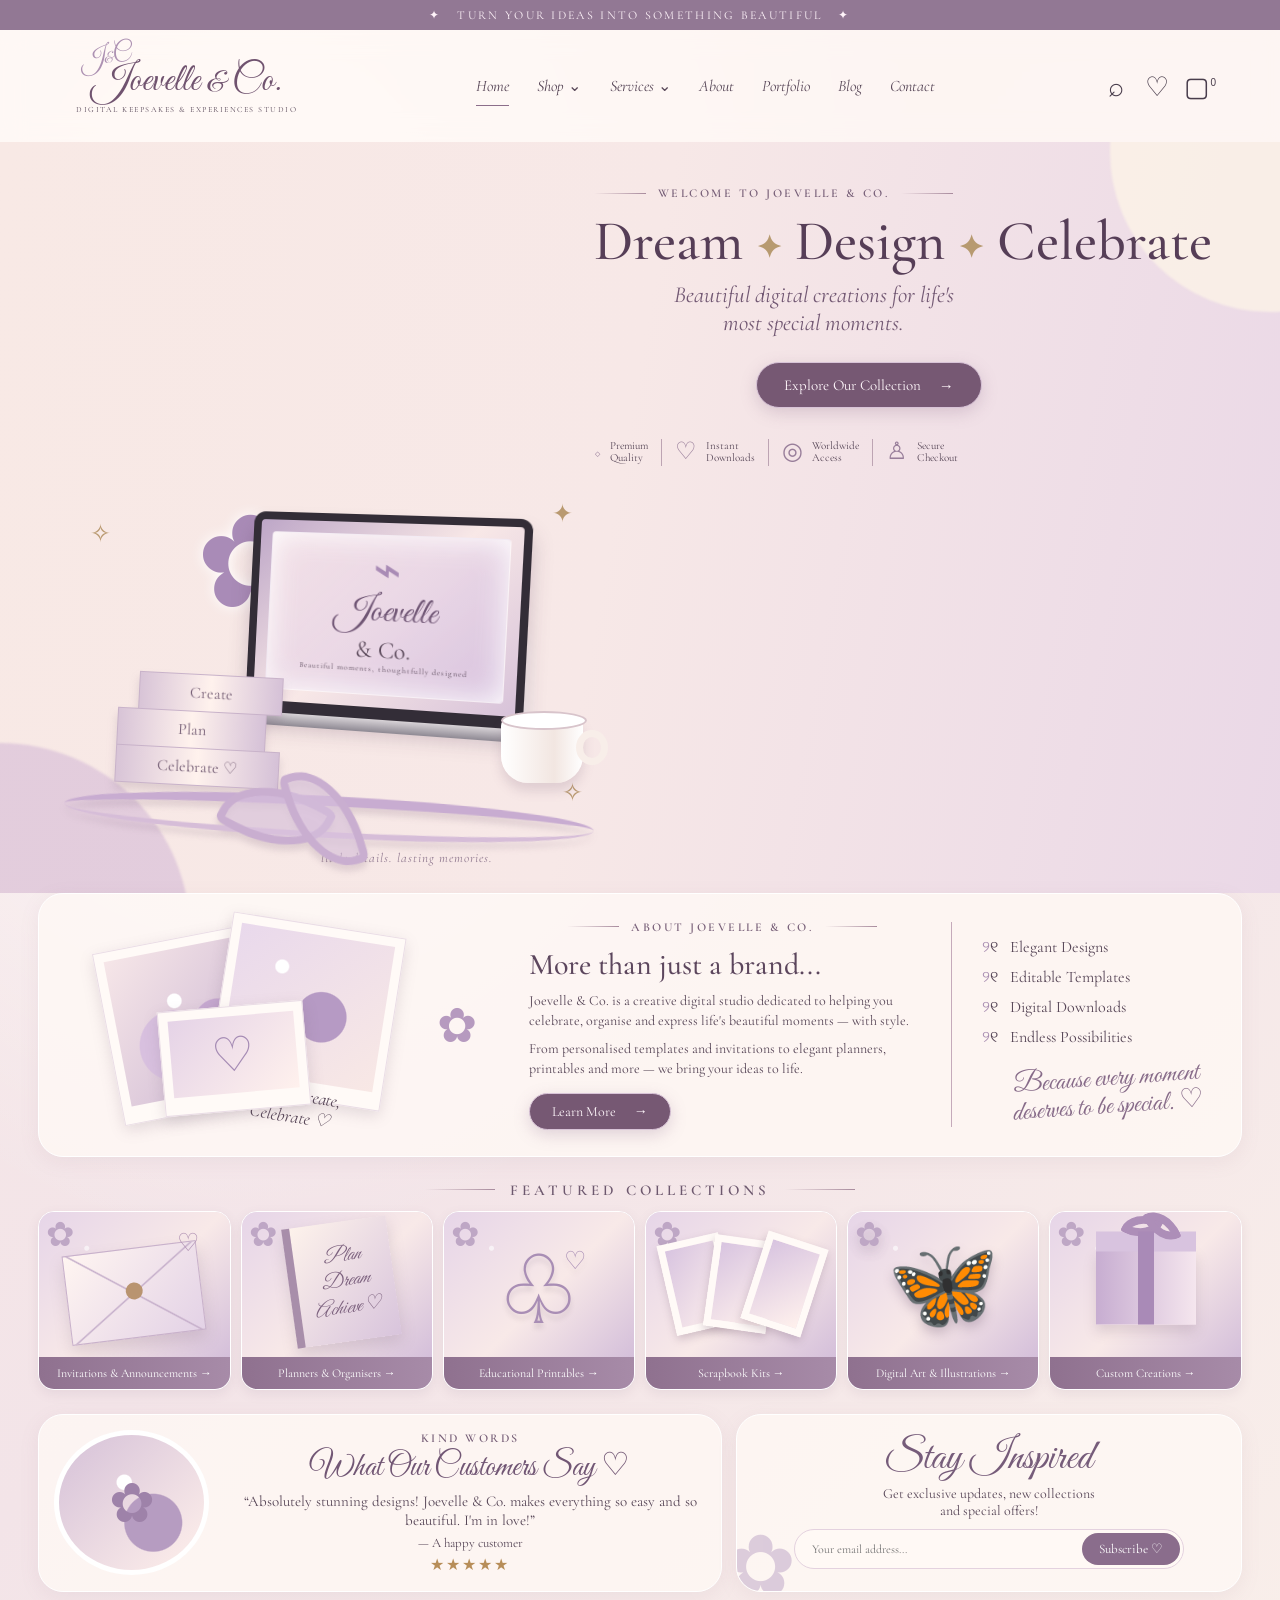
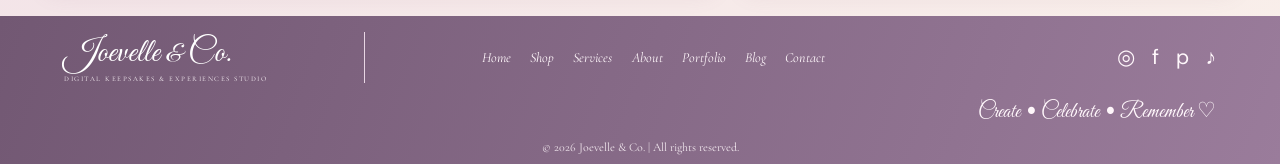
==== index.html @ bf5e6556 "Add files via upload" ====
<!doctype html>
<html lang="en">
<head>
  <meta charset="utf-8">
  <meta name="viewport" content="width=device-width, initial-scale=1">
  <meta name="description" content="Joevelle & Co. creates beautiful digital keepsakes, invitations, announcements, templates and experiences for life's most special moments.">
  <meta name="theme-color" content="#8f718f">
  <title>Joevelle & Co. — Dream. Design. Celebrate.</title>
  <link rel="preconnect" href="https://fonts.googleapis.com">
  <link rel="preconnect" href="https://fonts.gstatic.com" crossorigin>
  <link href="https://fonts.googleapis.com/css2?family=Cormorant+Garamond:wght@400;500;600;700&family=DM+Sans:wght@400;500;600;700&family=Great+Vibes&display=swap" rel="stylesheet">
  <link rel="stylesheet" href="styles.css">
</head>
<body>
  <div class="announcement">✦ &nbsp; TURN YOUR IDEAS INTO SOMETHING BEAUTIFUL &nbsp; ✦</div>
  <header class="site-header">
    <a class="brand" href="#home" aria-label="Joevelle and Co home">
      <span class="brand-mark">J<span>&</span>C</span>
      <span class="brand-name">Joevelle <i>&</i> Co.</span>
      <small>DIGITAL KEEPSAKES & EXPERIENCES STUDIO</small>
    </a>
    <button class="menu-toggle" aria-label="Toggle navigation" aria-expanded="false">☰</button>
    <nav class="main-nav" aria-label="Main navigation">
      <a class="active" href="#home">Home</a>
      <a href="#collections">Shop <span>⌄</span></a>
      <a href="#services">Services <span>⌄</span></a>
      <a href="#about">About</a>
      <a href="#collections">Portfolio</a>
      <a href="#journal">Blog</a>
      <a href="#contact">Contact</a>
    </nav>
    <div class="header-actions">
      <button aria-label="Search" class="icon-btn" id="search-open">⌕</button>
      <a class="icon-btn heart" href="#collections" aria-label="Favourites">♡</a>
      <a class="icon-btn bag" href="#collections" aria-label="Shopping bag">▢<sup>0</sup></a>
    </div>
  </header>

  <main>
    <section class="hero" id="home">
      <div class="hero-glow"></div>
      <div class="hero-copy">
        <p class="eyebrow"><span></span> WELCOME TO JOEVELLE & CO. <span></span></p>
        <h1>Dream <b>✦</b> Design <b>✦</b> Celebrate</h1>
        <p class="hero-subtitle">Beautiful digital creations for life's<br>most special moments.</p>
        <a class="button button-primary" href="#collections">Explore Our Collection <span>→</span></a>
        <div class="trust-row">
          <div><span class="trust-icon">◇</span><span>Premium<br>Quality</span></div>
          <div><span class="trust-icon">♡</span><span>Instant<br>Downloads</span></div>
          <div><span class="trust-icon">◎</span><span>Worldwide<br>Access</span></div>
          <div><span class="trust-icon">♙</span><span>Secure<br>Checkout</span></div>
        </div>
      </div>
      <div class="hero-art" aria-label="Elegant lavender stationery and digital design workspace">
        <div class="sparkle s1">✧</div><div class="sparkle s2">✦</div><div class="sparkle s3">✧</div>
        <div class="flower-bunch">✿</div>
        <div class="book-stack"><span>Create</span><span>Plan</span><span>Celebrate ♡</span></div>
        <div class="laptop">
          <div class="laptop-screen">
            <div class="screen-card">
              <div class="mini-bow">⌁</div>
              <p class="script">Joevelle</p><p class="screen-co">& Co.</p>
              <small>Beautiful moments, thoughtfully designed</small>
            </div>
          </div><div class="laptop-base"></div>
        </div>
        <div class="cup"><div class="cup-handle"></div></div>
        <div class="candle"><i></i></div>
        <div class="ribbon"></div>
        <div class="hero-caption">little details. lasting memories.</div>
      </div>
    </section>

    <section class="about-panel panel" id="about">
      <div class="memory-art">
        <div class="polaroid p-one"><div class="photo photo-one"></div><span>beautiful days</span></div>
        <div class="polaroid p-two"><div class="photo photo-two"></div><span class="script">Dream, Create, Celebrate ♡</span></div>
        <div class="polaroid p-three"><div class="photo photo-three">♡</div></div>
        <span class="tiny-flower">✿</span>
      </div>
      <div class="about-copy">
        <p class="eyebrow"><span></span> ABOUT JOEVELLE & CO. <span></span></p>
        <h2>More than just a brand...</h2>
        <p>Joevelle & Co. is a creative digital studio dedicated to helping you celebrate, organise and express life's beautiful moments — with style.</p>
        <p>From personalised templates and invitations to elegant planners, printables and more — we bring your ideas to life.</p>
        <a class="button button-primary small" href="#services">Learn More <span>→</span></a>
      </div>
      <div class="about-list">
        <p>୨୧ &nbsp; Elegant Designs</p><p>୨୧ &nbsp; Editable Templates</p><p>୨୧ &nbsp; Digital Downloads</p><p>୨୧ &nbsp; Endless Possibilities</p>
        <div class="script note">Because every moment<br>deserves to be special. ♡</div>
      </div>
    </section>

    <section class="collections section-wrap" id="collections">
      <div class="section-heading"><span></span><h2>FEATURED COLLECTIONS</h2><span></span></div>
      <div class="collection-grid">
        <a class="collection-card card-invites" href="#contact"><div class="collection-art envelope-art"><div class="envelope"></div><span>♡</span></div><div class="collection-label">Invitations & Announcements <b>→</b></div></a>
        <a class="collection-card" href="#contact"><div class="collection-art planner-art"><div class="planner"><strong>Plan<br>Dream<br>Achieve ♡</strong></div></div><div class="collection-label">Planners & Organisers <b>→</b></div></a>
        <a class="collection-card" href="#contact"><div class="collection-art teddy-art"><div class="teddy">♧<small>♡</small></div></div><div class="collection-label">Educational Printables <b>→</b></div></a>
        <a class="collection-card" href="#contact"><div class="collection-art scrapbook-art"><div class="snapshots"><i></i><i></i><i></i></div></div><div class="collection-label">Scrapbook Kits <b>→</b></div></a>
        <a class="collection-card" href="#contact"><div class="collection-art butterfly-art">🦋</div><div class="collection-label">Digital Art & Illustrations <b>→</b></div></a>
        <a class="collection-card" href="#contact"><div class="collection-art gift-art"><div class="gift"><i></i><b></b></div></div><div class="collection-label">Custom Creations <b>→</b></div></a>
      </div>
    </section>

    <section class="lower-grid section-wrap">
      <article class="testimonial panel" id="journal">
        <div class="testimonial-photo"><span>✿</span></div>
        <div class="testimonial-copy"><p class="eyebrow">KIND WORDS</p><h2 class="script">What Our Customers Say ♡</h2><blockquote>“Absolutely stunning designs! Joevelle & Co. makes everything so easy and so beautiful. I'm in love!”</blockquote><p class="customer">— A happy customer</p><div class="stars">★★★★★</div></div>
      </article>
      <article class="newsletter panel" id="contact">
        <div class="newsletter-flower">✿</div>
        <h2 class="script">Stay Inspired</h2><p>Get exclusive updates, new collections<br>and special offers!</p>
        <form id="newsletter-form"><label class="sr-only" for="email">Your email address</label><input id="email" type="email" placeholder="Your email address..." required><button type="submit">Subscribe ♡</button></form>
        <small class="form-message" aria-live="polite"></small>
      </article>
    </section>
  </main>

  <footer class="site-footer">
    <a class="footer-brand" href="#home"><span class="brand-name">Joevelle <i>&</i> Co.</span><small>DIGITAL KEEPSAKES & EXPERIENCES STUDIO</small></a>
    <nav aria-label="Footer navigation"><a href="#home">Home</a><a href="#collections">Shop</a><a href="#services">Services</a><a href="#about">About</a><a href="#collections">Portfolio</a><a href="#journal">Blog</a><a href="#contact">Contact</a></nav>
    <div class="socials"><a href="#contact" aria-label="Instagram">◎</a><a href="#contact" aria-label="Facebook">f</a><a href="#contact" aria-label="Pinterest">p</a><a href="#contact" aria-label="TikTok">♪</a></div>
    <p class="footer-script script">Create • Celebrate • Remember ♡</p>
    <small class="copyright">© <span id="year"></span> Joevelle & Co. | All rights reserved.</small>
  </footer>

  <dialog id="search-dialog"><form method="dialog"><button class="dialog-close" aria-label="Close">×</button><label for="search-field">What are you looking for?</label><input id="search-field" type="search" placeholder="Search invitations, planners, keepsakes..."><p class="search-hint">Explore our collections or get in touch for a custom creation.</p><a class="button button-primary small" href="#collections" id="search-collections">Explore collections →</a></form></dialog>
  <script src="script.js"></script>
</body>
</html>
---- styles.css ----
*{box-sizing:border-box} :root{--plum:#765873;--deep:#4f3b52;--lav:#c8b0d0;--lilac:#e8dce9;--cream:#fff8f4;--gold:#b89568;--ink:#574657} html{scroll-behavior:smooth} body{margin:0;color:var(--ink);font-family:"DM Sans",sans-serif;background:#f9eeeb;background-image:radial-gradient(ellipse at 20% 20%,#fff 0,transparent 45%),linear-gradient(135deg,#f7e9e7,#f3e4e8 50%,#f9efea)} a{color:inherit;text-decoration:none} button,input{font:inherit}.announcement{text-align:center;background:#927894;color:#fff4fa;padding:8px 12px;font:12px "Cormorant Garamond",serif;letter-spacing:2.3px}.site-header{height:112px;display:flex;align-items:center;justify-content:space-between;padding:14px 5%;gap:24px;background:#fff9f5cc;backdrop-filter:blur(12px);position:relative;z-index:5}.brand{display:flex;flex-direction:column;align-items:center;min-width:245px;position:relative}.brand-name,.footer-brand .brand-name{font:38px "Great Vibes",cursive;color:#70536f;white-space:nowrap}.brand-name i{font-style:normal;font-size:.75em}.brand small,.footer-brand small{font:8px "Cormorant Garamond",serif;letter-spacing:1.5px}.brand-mark{position:absolute;top:-16px;left:16px;font:25px "Great Vibes";color:#ad91b2;transform:rotate(-12deg)}.brand-mark span{font-size:15px}.main-nav{display:flex;align-items:center;gap:clamp(13px,2.2vw,32px);font:italic 16px "Cormorant Garamond",serif}.main-nav a{padding:9px 0;border-bottom:1px solid transparent}.main-nav a:hover,.main-nav a.active{border-color:#8b6e8a}.main-nav span{font-style:normal}.header-actions{display:flex;gap:15px;align-items:center}.icon-btn{background:none;border:0;font-size:27px;color:#493d4c;cursor:pointer}.bag{position:relative}.bag sup{font:10px sans-serif}.menu-toggle{display:none;background:none;border:0;font-size:24px;color:var(--plum)}.hero{min-height:460px;display:grid;grid-template-columns:46% 54%;padding:34px 5% 25px;position:relative;overflow:hidden;background:linear-gradient(100deg,#f8e9e5 0%,#f7e8e7 48%,#ead8e7 100%)}.hero:before,.hero:after{content:"";position:absolute;border-radius:50%;filter:blur(1px);pointer-events:none}.hero:before{width:380px;height:380px;left:-190px;bottom:-230px;background:#d9bfd9aa}.hero:after{width:320px;height:320px;right:-150px;top:-150px;background:#fff8e7aa}.hero-copy{position:relative;z-index:2;align-self:center;padding:10px 0 12px}.eyebrow{font:600 12px "Cormorant Garamond",serif;letter-spacing:2.5px;color:#765e77;margin:0 0 12px;display:flex;align-items:center;gap:12px}.eyebrow span,.section-heading span{height:1px;width:52px;background:linear-gradient(90deg,transparent,#a88b9d)}h1,h2{font-family:"Cormorant Garamond",serif;font-weight:500}h1{font-size:clamp(36px,4.4vw,61px);line-height:1.05;margin:0 0 10px;color:#563e57;white-space:nowrap}h1 b{font-size:.55em;color:#b79a70;vertical-align:middle}.hero-subtitle{font:italic 23px "Cormorant Garamond",serif;text-align:center;max-width:440px;margin:0 0 25px;color:#725873}.button{display:inline-flex;align-items:center;gap:18px;border-radius:40px;padding:13px 27px;background:var(--plum);color:#fff7fb;font:15px "Cormorant Garamond",serif;box-shadow:0 5px 16px #8d6a8d40;border:1px solid #d8c3d7;transition:.2s}.button:hover{transform:translateY(-2px);background:#604760}.hero-copy>.button{margin-left:26%}.button span{font-family:sans-serif}.trust-row{display:flex;gap:0;margin-top:31px;max-width:520px}.trust-row div{display:flex;align-items:center;gap:9px;padding:0 13px;border-right:1px solid #bda4b3;font:11px "Cormorant Garamond",serif;line-height:1.1}.trust-row div:first-child{padding-left:0}.trust-row div:last-child{border:0}.trust-icon{font-size:24px;color:#987e9a}.hero-art{position:relative;min-height:390px}.laptop{position:absolute;width:53%;height:230px;right:13%;top:37px;transform:perspective(700px) rotateY(-8deg) rotateZ(3deg);z-index:2}.laptop-screen{height:205px;border:8px solid #332d37;border-bottom-width:12px;border-radius:12px;background:linear-gradient(135deg,#bda6c7,#f8e8e7 50%,#d7c2d9);padding:12px;box-shadow:0 15px 20px #5c435b45}.screen-card{height:100%;border:1px solid #fff9;border-radius:4px;background:linear-gradient(135deg,#f9e8ebdd,#d7c2dfdd);display:flex;flex-direction:column;align-items:center;justify-content:center;box-shadow:inset 0 0 30px #fff}.mini-bow{font:48px "Cormorant Garamond";color:#a98bb5;line-height:.6}.script{font-family:"Great Vibes",cursive}.screen-card .script{font-size:37px;margin:4px 0 0;color:#6f5574}.screen-co{font:24px "Cormorant Garamond";margin:0}.screen-card small{font:8px "Cormorant Garamond";letter-spacing:1px}.laptop-base{height:13px;margin:0 -19px;background:linear-gradient(#d8d3d7,#8e8993);clip-path:polygon(5% 0,95% 0,100% 100%,0 100%);border-radius:0 0 12px 12px}.book-stack{position:absolute;left:10%;bottom:82px;z-index:3;display:flex;flex-direction:column;width:31%;transform:rotate(3deg);filter:drop-shadow(0 7px 5px #76587330)}.book-stack span{background:linear-gradient(90deg,#d8c4d7,#fff2ed,#d5c1d7);border:1px solid #c8b2c9;text-align:center;padding:8px;color:#745d74;font:16px "Cormorant Garamond",serif;margin-top:-1px}.book-stack span:nth-child(1){margin-left:20px}.book-stack span:nth-child(2){margin-right:15px}.cup{position:absolute;right:2%;bottom:85px;width:82px;height:65px;border-radius:8px 8px 27px 27px;background:linear-gradient(90deg,#fff,#f2e6e1 65%,#fff);box-shadow:0 8px 12px #80647b33;z-index:3}.cup:before{content:"";position:absolute;top:-7px;left:0;width:82px;height:15px;border-radius:50%;background:#fff;border:2px solid #d8c4cb}.cup-handle{position:absolute;right:-25px;top:12px;width:32px;height:35px;border:7px solid #f8eee9;border-radius:50%;z-index:-1}.candle{position:absolute;right:14%;top:160px;width:54px;height:92px;background:repeating-linear-gradient(90deg,#fff7f2,#f4e7e5 7px,#fff 11px);border-radius:8px 8px 3px 3px;box-shadow:0 0 20px #fff}.candle:before{content:"";position:absolute;top:-7px;left:0;width:54px;height:15px;border-radius:50%;background:#fff7f4}.candle i{position:absolute;top:-19px;left:24px;width:7px;height:17px;background:#f5c77d;border-radius:80% 0 80% 0;transform:rotate(35deg);box-shadow:0 0 15px #f6b96a}.ribbon{position:absolute;z-index:4;bottom:30px;left:0;width:100%;height:42px;border-top:10px solid #c8acd1;border-bottom:6px solid #d6bdd8;border-radius:50%;transform:rotate(3deg);filter:drop-shadow(0 6px 3px #76587330)}.ribbon:before,.ribbon:after{content:"";position:absolute;top:-19px;width:90px;height:48px;border:8px solid #c9aed0;border-radius:80% 10% 80% 10%;background:#d9c3df88}.ribbon:before{left:30%;transform:rotate(25deg)}.ribbon:after{left:39%;transform:rotate(70deg)}.flower-bunch{position:absolute;left:25%;top:0;font-size:130px;color:#a98bb7;text-shadow:0 0 14px #fff}.sparkle{position:absolute;color:#b99970;font-size:25px}.s1{left:5%;top:10%}.s2{right:4%;top:5%}.s3{right:2%;bottom:15%}.hero-caption{position:absolute;right:19%;bottom:2px;font:italic 13px "Cormorant Garamond";letter-spacing:1px;color:#927b91}.panel{background:#fff9f5cc;border:1px solid #fff;border-radius:25px;box-shadow:0 5px 20px #987a8a18}.about-panel{margin:0 3%;padding:18px 3%;display:grid;grid-template-columns:37% 38% 25%;align-items:center;gap:15px;position:relative;overflow:hidden}.memory-art{height:205px;position:relative}.polaroid{position:absolute;background:#fffaf7;padding:9px 9px 17px;box-shadow:0 5px 15px #79627933;border:1px solid #eadde6;width:42%;height:175px}.p-one{left:7%;top:14px;transform:rotate(-11deg)}.p-two{left:34%;top:2px;transform:rotate(9deg);z-index:2}.p-three{left:20%;top:84px;width:35%;height:105px;transform:rotate(-5deg);z-index:3}.photo{height:100%;background:radial-gradient(circle at 40% 35%,#fff 0 5%,transparent 6%),radial-gradient(circle at 65% 55%,#c7a9d1 0 18%,transparent 19%),radial-gradient(circle at 35% 65%,#d8c0df 0 25%,transparent 26%),linear-gradient(135deg,#f6e6e8,#c9b3d1)}.photo-two{background:radial-gradient(circle at 30% 25%,#fff 0 4%,transparent 5%),radial-gradient(circle at 60% 55%,#b69ac4 0 20%,transparent 21%),linear-gradient(135deg,#e9d9ec,#f8e8e5)}.photo-three{display:grid;place-items:center;font-size:48px;color:#a58bb4;background:linear-gradient(135deg,#e5d3e7,#fff1ed)}.polaroid span{font:italic 13px "Cormorant Garamond";display:block;text-align:center;padding-top:3px}.polaroid .script{font-size:18px}.tiny-flower{position:absolute;right:4%;top:35%;font-size:48px;color:#b69abf}.about-copy{padding:8px 20px}.about-copy h2{font-size:30px;margin:0 0 8px;color:#5c465d}.about-copy p:not(.eyebrow){font:14px/1.45 "Cormorant Garamond",serif;margin:8px 0}.about-copy .eyebrow{justify-content:center}.small{padding:9px 22px;font-size:14px;margin-top:5px}.about-list{border-left:1px solid #c5aabb;padding:5px 0 5px 30px;font:16px "Cormorant Garamond",serif}.about-list p{margin:10px 0}.about-list p:first-letter{color:#a78cb0}.note{font-size:27px;line-height:1.05;text-align:center;margin-top:18px;color:#876b89;transform:rotate(-4deg)}.section-wrap{margin:24px 3%}.section-heading{display:flex;align-items:center;justify-content:center;gap:15px;margin:0 0 12px}.section-heading span{width:70px}.section-heading h2{font:600 15px "Cormorant Garamond";letter-spacing:4px;margin:0;color:#6d586e}.collection-grid{display:grid;grid-template-columns:repeat(6,1fr);gap:10px}.collection-card{border:1px solid #fff;border-radius:16px;overflow:hidden;background:#e9dce9;box-shadow:0 4px 12px #80647c1c;transition:.2s}.collection-card:hover{transform:translateY(-4px);box-shadow:0 9px 18px #80647c2c}.collection-art{height:145px;position:relative;overflow:hidden;background:radial-gradient(circle at 25% 25%,#fff9 0 2px,transparent 3px),linear-gradient(135deg,#e6d5e8,#f8e9e8 55%,#d4bfda)}.collection-art:before{content:"✿";position:absolute;left:7px;top:0;color:#b39abc;font-size:34px;opacity:.8}.collection-label{padding:9px 7px;background:linear-gradient(90deg,#8f718f,#a78ba8);color:#fff;font:12px "Cormorant Garamond";text-align:center;white-space:nowrap}.collection-label b{font-family:sans-serif;font-weight:400}.envelope{position:absolute;width:135px;height:90px;background:linear-gradient(135deg,#fff5f1,#e3d2e6);left:50%;top:50%;transform:translate(-50%,-40%) rotate(-7deg);box-shadow:0 8px 16px #795e7733;border:1px solid #c8b1cb}.envelope:before{content:"";position:absolute;inset:0;background:linear-gradient(35deg,transparent 49%,#c5aeca 50%,transparent 51%),linear-gradient(-35deg,transparent 49%,#c5aeca 50%,transparent 51%)}.envelope:after{content:"";position:absolute;left:50%;top:48%;width:17px;height:17px;border-radius:50%;background:#b99470;transform:translate(-50%,-50%)}.envelope-art>span{position:absolute;right:16%;top:10%;font-size:25px;color:#ad8eb0}.planner{position:absolute;left:25%;top:7%;width:55%;height:120px;background:linear-gradient(135deg,#fdf2eb,#d8c4dc);box-shadow:0 7px 15px #755d7933;transform:rotate(-8deg);display:grid;place-items:center;border-left:8px solid #a88eaa}.planner strong{font:italic 20px "Great Vibes";text-align:center;color:#7c617e}.teddy{position:absolute;left:50%;top:50%;transform:translate(-50%,-45%);font-size:95px;color:#a98eb5;text-shadow:0 5px 5px #735d7333}.teddy small{position:absolute;font-size:25px;right:-5px;top:15px}.snapshots{position:absolute;inset:20px;display:flex;align-items:center;justify-content:center}.snapshots i{width:70px;height:92px;background:linear-gradient(135deg,#d8c4e0,#fff1ed);border:7px solid #fffaf7;box-shadow:0 4px 9px #6d536d44;transform:rotate(-13deg)}.snapshots i:nth-child(2){transform:rotate(8deg);margin-left:-20px}.snapshots i:nth-child(3){transform:rotate(18deg);margin-left:-20px}.butterfly-art{display:grid;place-items:center;font-size:90px;text-shadow:0 6px 12px #745c7b55}.gift{position:absolute;left:50%;top:52%;transform:translate(-50%,-50%);width:100px;height:75px;background:linear-gradient(90deg,#c7add1,#f5e6ee);box-shadow:0 7px 12px #775f7933}.gift:before{content:"";position:absolute;left:0;right:0;top:-18px;height:20px;background:#d8c3df}.gift:after{content:"";position:absolute;left:42px;top:-18px;width:16px;height:93px;background:#a98ab7}.gift i,.gift b{position:absolute;top:-37px;left:28px;width:36px;height:27px;border:8px solid #ad8eb8;border-radius:90% 10% 90% 10%;transform:rotate(25deg)}.gift b{left:48px;transform:rotate(65deg)}.lower-grid{display:grid;grid-template-columns:1.15fr .85fr;gap:14px}.testimonial{padding:15px;display:flex;align-items:center;gap:25px;min-height:175px}.testimonial-photo{flex:0 0 155px;height:145px;border-radius:50%;border:5px solid #fff;background:radial-gradient(circle at 45% 35%,#fff 0 6%,transparent 7%),radial-gradient(circle at 65% 65%,#b69cc1 0 22%,transparent 23%),linear-gradient(135deg,#d5c1d8,#fff0eb);display:grid;place-items:center;font-size:55px;color:#9e82a9}.testimonial-copy{text-align:center;flex:1}.testimonial-copy .eyebrow{justify-content:center;margin:0}.testimonial-copy h2{font-size:32px;margin:0 0 4px;color:#715674}.testimonial blockquote{font:15px/1.3 "Cormorant Garamond";margin:4px 0}.customer{font:13px "Cormorant Garamond";margin:3px}.stars{color:#b78d58;letter-spacing:2px}.newsletter{position:relative;overflow:hidden;padding:17px 20px;text-align:center;min-height:175px}.newsletter h2{font-size:42px;color:#765c7a;margin:0}.newsletter p{font:14px "Cormorant Garamond";margin:0 0 10px}.newsletter form{display:flex;max-width:390px;margin:auto;background:#fff9f5;border:1px solid #e4d2df;border-radius:30px;padding:3px}.newsletter input{min-width:0;flex:1;border:0;background:transparent;padding:9px 14px;outline:none;font:12px "Cormorant Garamond"}.newsletter button{border:0;border-radius:25px;padding:8px 17px;background:#8a6d8c;color:#fff;font:13px "Cormorant Garamond";cursor:pointer}.newsletter-flower{position:absolute;left:-12px;bottom:-30px;font-size:85px;color:#c1a9c9;opacity:.55}.form-message{display:block;margin-top:5px;color:#725873}.site-footer{background:linear-gradient(110deg,#725873,#9a7c9b);color:#fff7fb;min-height:105px;padding:16px 5% 10px;display:grid;grid-template-columns:1.1fr 2fr 1fr;align-items:center;gap:15px;position:relative}.footer-brand{display:flex;flex-direction:column;align-items:flex-start;border-right:1px solid #e8d6e4;padding-right:20px}.footer-brand .brand-name{color:#fff;font-size:34px}.footer-brand small{font-size:7px}.site-footer nav{display:flex;justify-content:center;gap:clamp(9px,1.5vw,23px);font:italic 14px "Cormorant Garamond"}.socials{display:flex;justify-content:flex-end;gap:17px;font-size:21px}.footer-script{grid-column:3;text-align:right;font-size:21px;margin:0}.copyright{grid-column:1/4;text-align:center;font:12px "Cormorant Garamond";opacity:.9}dialog{border:1px solid #e7d6e5;border-radius:20px;padding:30px;background:#fff9f5;color:var(--ink);box-shadow:0 20px 60px #4d354d55;max-width:430px;width:calc(100% - 32px)}dialog::backdrop{background:#4c3c4c77;backdrop-filter:blur(3px)}dialog form{display:flex;flex-direction:column;gap:14px}dialog label{font:24px "Cormorant Garamond"}dialog input{padding:12px;border:1px solid #d8c5d9;border-radius:10px;background:#fff}dialog .button{align-self:flex-start}.dialog-close{position:absolute;right:15px;top:12px;border:0;background:none;font-size:25px;color:var(--plum);cursor:pointer}.search-hint{font:13px "Cormorant Garamond"}.sr-only{position:absolute;width:1px;height:1px;padding:0;margin:-1px;overflow:hidden;clip:rect(0,0,0,0);white-space:nowrap;border:0}#services{scroll-margin-top:20px}
@media(max-width:1000px){.site-header{padding:12px 3%;gap:12px}.brand{min-width:200px}.brand-name{font-size:32px}.main-nav{gap:12px;font-size:14px}.header-actions{gap:8px}.hero{padding-left:4%;padding-right:4%}.trust-row div{padding:0 8px}.about-panel{grid-template-columns:32% 40% 28%;padding:15px 2%}.about-list{padding-left:15px}.collection-art{height:125px}.collection-label{font-size:10px}.site-footer{grid-template-columns:1fr 2fr 1fr}.site-footer nav{gap:9px;font-size:12px}}
@media(max-width:760px){.announcement{font-size:10px;letter-spacing:1.4px}.site-header{height:86px;padding:10px 5%}.brand{align-items:flex-start;min-width:0;margin-right:auto}.brand-name{font-size:31px}.brand small{font-size:6px}.brand-mark{left:4px;top:-15px}.menu-toggle{display:block;order:3}.main-nav{display:none;position:absolute;top:85px;left:0;right:0;background:#fff9f5;padding:15px 6% 22px;box-shadow:0 10px 20px #60496022;flex-direction:column;align-items:stretch;gap:4px}.main-nav.open{display:flex}.main-nav a{padding:10px;border-bottom:1px solid #eadce8}.header-actions{gap:7px}.icon-btn{font-size:23px}.hero{grid-template-columns:1fr;padding:35px 6% 0;min-height:0}.hero-copy{text-align:center}.eyebrow{justify-content:center;font-size:10px}.hero h1{white-space:normal;font-size:clamp(36px,9vw,52px)}.hero-subtitle{font-size:21px}.hero-copy>.button{margin-left:0}.trust-row{justify-content:center;margin:25px auto 0;flex-wrap:wrap;row-gap:12px}.trust-row div{font-size:10px}.hero-art{min-height:300px;margin-top:10px}.laptop{width:58%;right:14%;top:35px;height:190px}.laptop-screen{height:165px}.book-stack{bottom:66px}.cup{bottom:68px;transform:scale(.8);transform-origin:bottom right}.candle{top:130px;right:8%;transform:scale(.8)}.flower-bunch{font-size:90px;left:15%}.ribbon{bottom:22px}.about-panel{margin:15px 4%;grid-template-columns:1fr;padding:18px 6%;gap:10px}.memory-art{height:185px;width:min(100%,360px);margin:auto}.about-copy{text-align:center;padding:5px 0}.about-copy h2{font-size:29px}.about-list{border-left:0;border-top:1px solid #d7c2d5;padding:12px 0 0;display:grid;grid-template-columns:1fr 1fr;gap:2px 8px;text-align:center}.about-list p{font-size:14px}.about-list .note{grid-column:1/3;margin:4px}.section-wrap{margin:22px 4%}.collection-grid{grid-template-columns:repeat(2,1fr);gap:10px}.collection-art{height:145px}.collection-label{font-size:12px}.lower-grid{grid-template-columns:1fr}.testimonial{gap:12px;min-height:160px}.testimonial-photo{flex-basis:110px;height:110px}.testimonial-copy h2{font-size:28px}.newsletter{min-height:170px}.site-footer{grid-template-columns:1fr 1fr;padding:20px 6%;gap:15px}.footer-brand{border:0}.site-footer nav{grid-column:1/3;grid-row:2;flex-wrap:wrap;justify-content:center;padding:12px 0;border-top:1px solid #ffffff44;border-bottom:1px solid #ffffff44}.socials{grid-column:2;grid-row:1}.footer-script{grid-column:1/3;text-align:center}.copyright{grid-column:1/3}.section-heading h2{font-size:13px;letter-spacing:2px}.section-heading span{width:35px}}
@media(max-width:390px){.header-actions{display:none}.trust-row div{padding:0 6px}.trust-icon{font-size:20px}.testimonial{flex-direction:column}.testimonial-photo{flex-basis:auto;width:105px}.collection-art{height:125px}.collection-label{font-size:10px}.newsletter form{flex-direction:column;border-radius:15px;padding:7px}.newsletter button{padding:9px}}
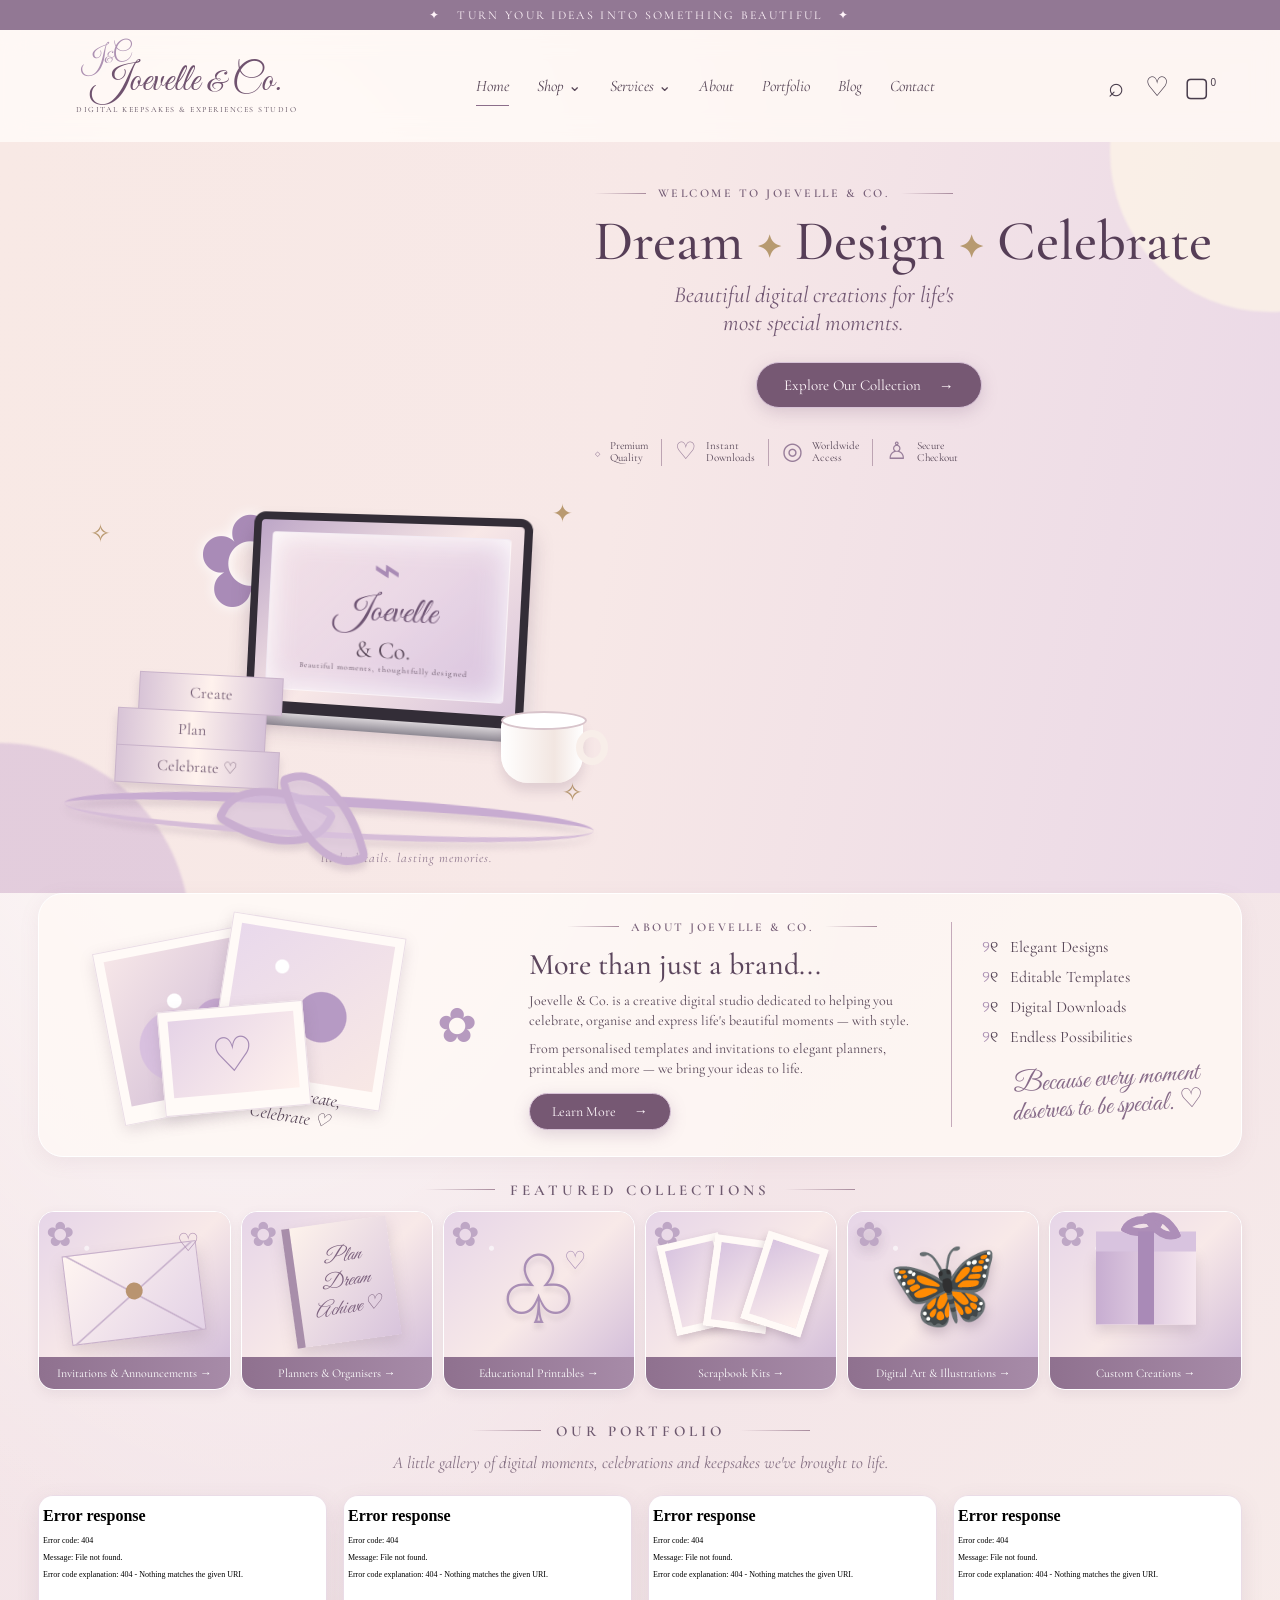
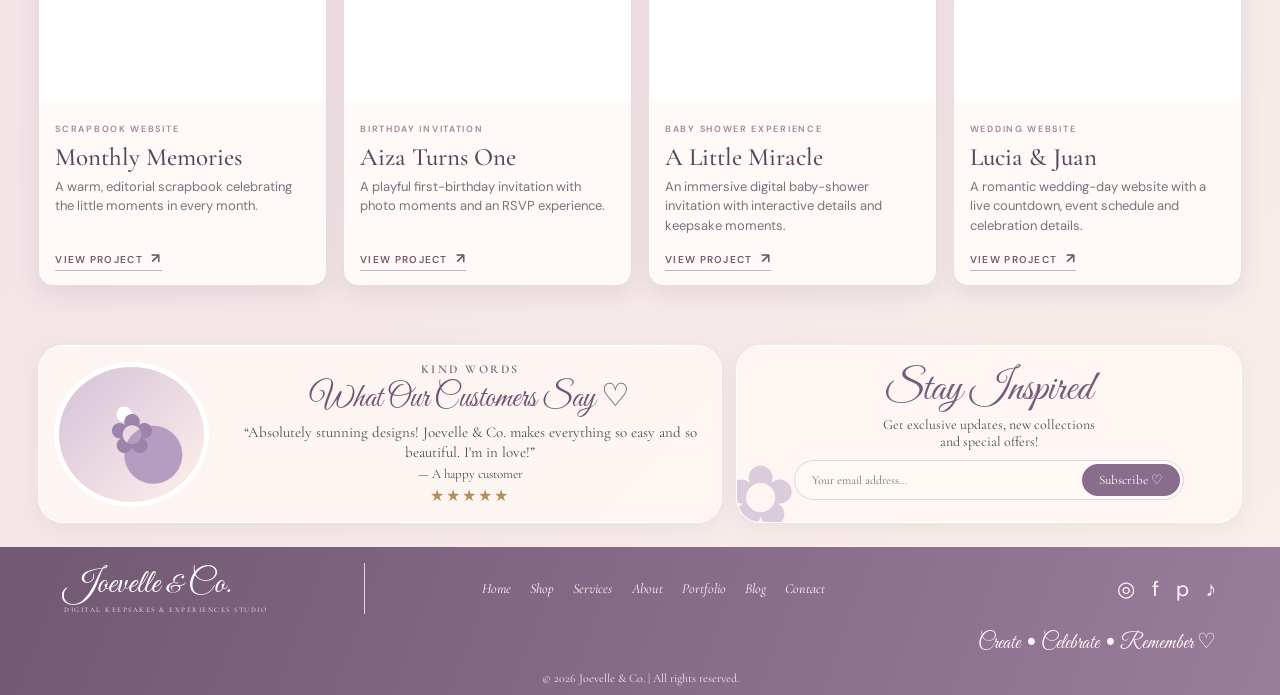
==== commit 93a4d968: "Add files via upload" ====
--- a/index.html
+++ b/index.html
@@ -25,7 +25,7 @@
       <a href="#collections">Shop <span>⌄</span></a>
       <a href="#services">Services <span>⌄</span></a>
       <a href="#about">About</a>
-      <a href="#collections">Portfolio</a>
+      <a href="#portfolio">Portfolio</a>
       <a href="#journal">Blog</a>
       <a href="#contact">Contact</a>
     </nav>
@@ -103,6 +103,38 @@
       </div>
     </section>
 
+
+    <section class="portfolio-section section-wrap" id="portfolio">
+      <div class="section-heading"><span></span><h2>OUR PORTFOLIO</h2><span></span></div>
+      <p class="portfolio-intro">A little gallery of digital moments, celebrations and keepsakes we've brought to life.</p>
+      <div class="portfolio-grid">
+        <article class="portfolio-card">
+          <a class="portfolio-preview" href="portfolio/monthly-memories/index.html" target="_blank" rel="noopener" aria-label="Open Monthly Memories project">
+            <iframe src="portfolio/monthly-memories/index.html" title="Monthly Memories preview" loading="lazy" tabindex="-1"></iframe>
+          </a>
+          <div class="portfolio-info"><span class="portfolio-type">SCRAPBOOK WEBSITE</span><h3>Monthly Memories</h3><p>A warm, editorial scrapbook celebrating the little moments in every month.</p><a href="portfolio/monthly-memories/index.html" target="_blank" rel="noopener">VIEW PROJECT <b>↗</b></a></div>
+        </article>
+        <article class="portfolio-card">
+          <a class="portfolio-preview" href="portfolio/aiza-birthday/index.html" target="_blank" rel="noopener" aria-label="Open Aiza Turns One project">
+            <iframe src="portfolio/aiza-birthday/index.html" title="Aiza birthday website preview" loading="lazy" tabindex="-1"></iframe>
+          </a>
+          <div class="portfolio-info"><span class="portfolio-type">BIRTHDAY INVITATION</span><h3>Aiza Turns One</h3><p>A playful first-birthday invitation with photo moments and an RSVP experience.</p><a href="portfolio/aiza-birthday/index.html" target="_blank" rel="noopener">VIEW PROJECT <b>↗</b></a></div>
+        </article>
+        <article class="portfolio-card">
+          <a class="portfolio-preview" href="portfolio/little-miracle/index.html" target="_blank" rel="noopener" aria-label="Open A Little Miracle baby shower project">
+            <iframe src="portfolio/little-miracle/index.html" title="A Little Miracle baby shower preview" loading="lazy" tabindex="-1"></iframe>
+          </a>
+          <div class="portfolio-info"><span class="portfolio-type">BABY SHOWER EXPERIENCE</span><h3>A Little Miracle</h3><p>An immersive digital baby-shower invitation with interactive details and keepsake moments.</p><a href="portfolio/little-miracle/index.html" target="_blank" rel="noopener">VIEW PROJECT <b>↗</b></a></div>
+        </article>
+        <article class="portfolio-card">
+          <a class="portfolio-preview" href="portfolio/wedding/index.html" target="_blank" rel="noopener" aria-label="Open Lucia and Juan wedding project">
+            <iframe src="portfolio/wedding/index.html" title="Wedding website preview" loading="lazy" tabindex="-1"></iframe>
+          </a>
+          <div class="portfolio-info"><span class="portfolio-type">WEDDING WEBSITE</span><h3>Lucia &amp; Juan</h3><p>A romantic wedding-day website with a live countdown, event schedule and celebration details.</p><a href="portfolio/wedding/index.html" target="_blank" rel="noopener">VIEW PROJECT <b>↗</b></a></div>
+        </article>
+      </div>
+    </section>
+
     <section class="lower-grid section-wrap">
       <article class="testimonial panel" id="journal">
         <div class="testimonial-photo"><span>✿</span></div>
@@ -119,7 +151,7 @@
 
   <footer class="site-footer">
     <a class="footer-brand" href="#home"><span class="brand-name">Joevelle <i>&</i> Co.</span><small>DIGITAL KEEPSAKES & EXPERIENCES STUDIO</small></a>
-    <nav aria-label="Footer navigation"><a href="#home">Home</a><a href="#collections">Shop</a><a href="#services">Services</a><a href="#about">About</a><a href="#collections">Portfolio</a><a href="#journal">Blog</a><a href="#contact">Contact</a></nav>
+    <nav aria-label="Footer navigation"><a href="#home">Home</a><a href="#collections">Shop</a><a href="#services">Services</a><a href="#about">About</a><a href="#portfolio">Portfolio</a><a href="#journal">Blog</a><a href="#contact">Contact</a></nav>
     <div class="socials"><a href="#contact" aria-label="Instagram">◎</a><a href="#contact" aria-label="Facebook">f</a><a href="#contact" aria-label="Pinterest">p</a><a href="#contact" aria-label="TikTok">♪</a></div>
     <p class="footer-script script">Create • Celebrate • Remember ♡</p>
     <small class="copyright">© <span id="year"></span> Joevelle & Co. | All rights reserved.</small>
--- a/styles.css
+++ b/styles.css
@@ -2,3 +2,20 @@
 @media(max-width:1000px){.site-header{padding:12px 3%;gap:12px}.brand{min-width:200px}.brand-name{font-size:32px}.main-nav{gap:12px;font-size:14px}.header-actions{gap:8px}.hero{padding-left:4%;padding-right:4%}.trust-row div{padding:0 8px}.about-panel{grid-template-columns:32% 40% 28%;padding:15px 2%}.about-list{padding-left:15px}.collection-art{height:125px}.collection-label{font-size:10px}.site-footer{grid-template-columns:1fr 2fr 1fr}.site-footer nav{gap:9px;font-size:12px}}
 @media(max-width:760px){.announcement{font-size:10px;letter-spacing:1.4px}.site-header{height:86px;padding:10px 5%}.brand{align-items:flex-start;min-width:0;margin-right:auto}.brand-name{font-size:31px}.brand small{font-size:6px}.brand-mark{left:4px;top:-15px}.menu-toggle{display:block;order:3}.main-nav{display:none;position:absolute;top:85px;left:0;right:0;background:#fff9f5;padding:15px 6% 22px;box-shadow:0 10px 20px #60496022;flex-direction:column;align-items:stretch;gap:4px}.main-nav.open{display:flex}.main-nav a{padding:10px;border-bottom:1px solid #eadce8}.header-actions{gap:7px}.icon-btn{font-size:23px}.hero{grid-template-columns:1fr;padding:35px 6% 0;min-height:0}.hero-copy{text-align:center}.eyebrow{justify-content:center;font-size:10px}.hero h1{white-space:normal;font-size:clamp(36px,9vw,52px)}.hero-subtitle{font-size:21px}.hero-copy>.button{margin-left:0}.trust-row{justify-content:center;margin:25px auto 0;flex-wrap:wrap;row-gap:12px}.trust-row div{font-size:10px}.hero-art{min-height:300px;margin-top:10px}.laptop{width:58%;right:14%;top:35px;height:190px}.laptop-screen{height:165px}.book-stack{bottom:66px}.cup{bottom:68px;transform:scale(.8);transform-origin:bottom right}.candle{top:130px;right:8%;transform:scale(.8)}.flower-bunch{font-size:90px;left:15%}.ribbon{bottom:22px}.about-panel{margin:15px 4%;grid-template-columns:1fr;padding:18px 6%;gap:10px}.memory-art{height:185px;width:min(100%,360px);margin:auto}.about-copy{text-align:center;padding:5px 0}.about-copy h2{font-size:29px}.about-list{border-left:0;border-top:1px solid #d7c2d5;padding:12px 0 0;display:grid;grid-template-columns:1fr 1fr;gap:2px 8px;text-align:center}.about-list p{font-size:14px}.about-list .note{grid-column:1/3;margin:4px}.section-wrap{margin:22px 4%}.collection-grid{grid-template-columns:repeat(2,1fr);gap:10px}.collection-art{height:145px}.collection-label{font-size:12px}.lower-grid{grid-template-columns:1fr}.testimonial{gap:12px;min-height:160px}.testimonial-photo{flex-basis:110px;height:110px}.testimonial-copy h2{font-size:28px}.newsletter{min-height:170px}.site-footer{grid-template-columns:1fr 1fr;padding:20px 6%;gap:15px}.footer-brand{border:0}.site-footer nav{grid-column:1/3;grid-row:2;flex-wrap:wrap;justify-content:center;padding:12px 0;border-top:1px solid #ffffff44;border-bottom:1px solid #ffffff44}.socials{grid-column:2;grid-row:1}.footer-script{grid-column:1/3;text-align:center}.copyright{grid-column:1/3}.section-heading h2{font-size:13px;letter-spacing:2px}.section-heading span{width:35px}}
 @media(max-width:390px){.header-actions{display:none}.trust-row div{padding:0 6px}.trust-icon{font-size:20px}.testimonial{flex-direction:column}.testimonial-photo{flex-basis:auto;width:105px}.collection-art{height:125px}.collection-label{font-size:10px}.newsletter form{flex-direction:column;border-radius:15px;padding:7px}.newsletter button{padding:9px}}
+
+/* Portfolio gallery */
+.portfolio-section{padding-top:8px;padding-bottom:35px}
+.portfolio-intro{text-align:center;color:#846f82;font:italic 17px "Cormorant Garamond",serif;margin:0 auto 22px}
+.portfolio-grid{display:grid;grid-template-columns:repeat(4,minmax(0,1fr));gap:16px}
+.portfolio-card{overflow:hidden;border:1px solid #eadce7;border-radius:15px;background:#fffaf7;box-shadow:0 8px 22px #745b7620;transition:transform .25s,box-shadow .25s}
+.portfolio-card:hover{transform:translateY(-5px);box-shadow:0 14px 28px #745b7630}
+.portfolio-preview{display:block;height:205px;overflow:hidden;background:linear-gradient(135deg,#f2e4e9,#e5d9e9);position:relative}
+.portfolio-preview iframe{display:block;width:200%;height:410px;border:0;transform:scale(.5);transform-origin:top left;pointer-events:none;background:#fff}
+.portfolio-info{padding:15px 16px 17px}
+.portfolio-type{font:600 9px "DM Sans",sans-serif;letter-spacing:1.7px;color:#a1849f}
+.portfolio-info h3{font:500 25px "Cormorant Garamond",serif;color:#5b435c;margin:5px 0}
+.portfolio-info p{font:13px/1.5 "DM Sans",sans-serif;color:#806e7e;min-height:58px;margin:0 0 12px}
+.portfolio-info>a{font:600 10px "DM Sans",sans-serif;letter-spacing:1.3px;color:#765873;border-bottom:1px solid #c6adc5;padding-bottom:4px}
+.portfolio-info>a b{font-size:14px;margin-left:5px}
+@media(max-width:1000px){.portfolio-grid{grid-template-columns:repeat(2,minmax(0,1fr))}}
+@media(max-width:520px){.portfolio-grid{grid-template-columns:1fr}.portfolio-preview{height:230px}.portfolio-preview iframe{height:460px}.portfolio-info p{min-height:0}}
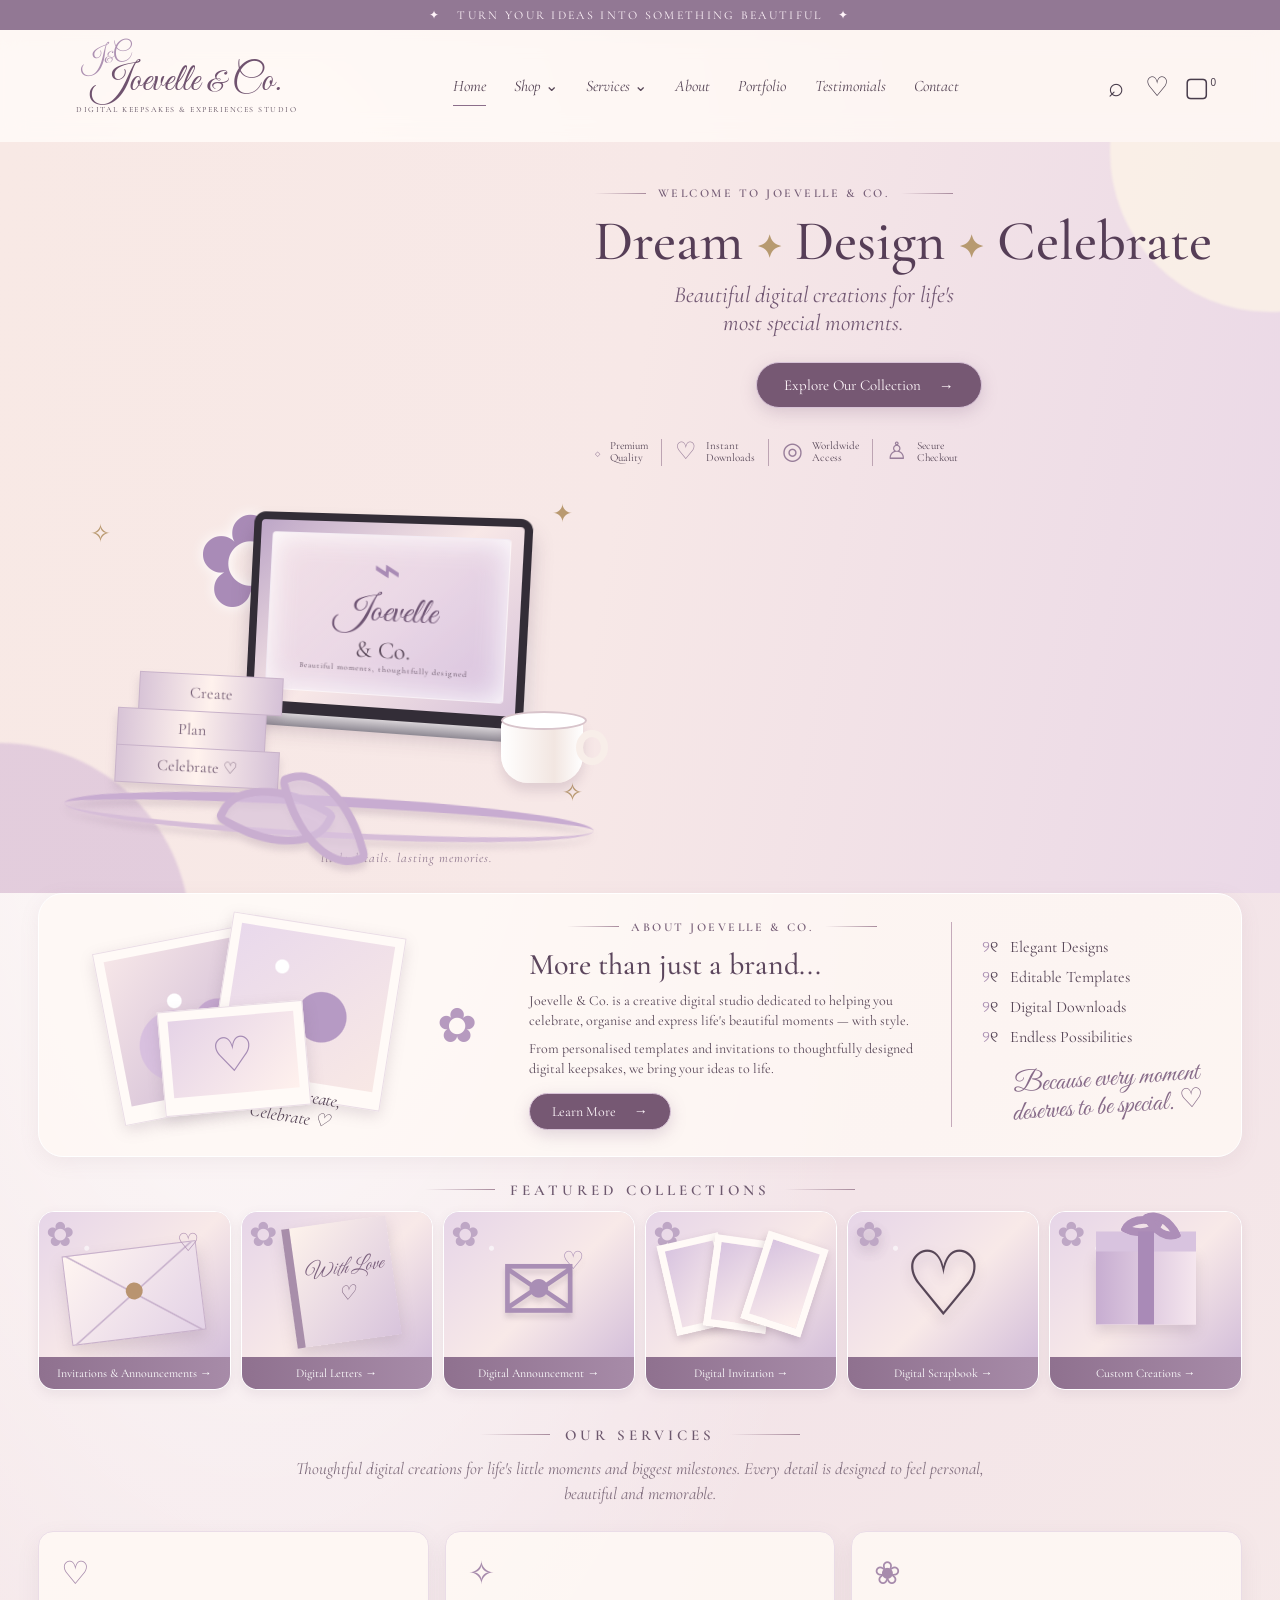
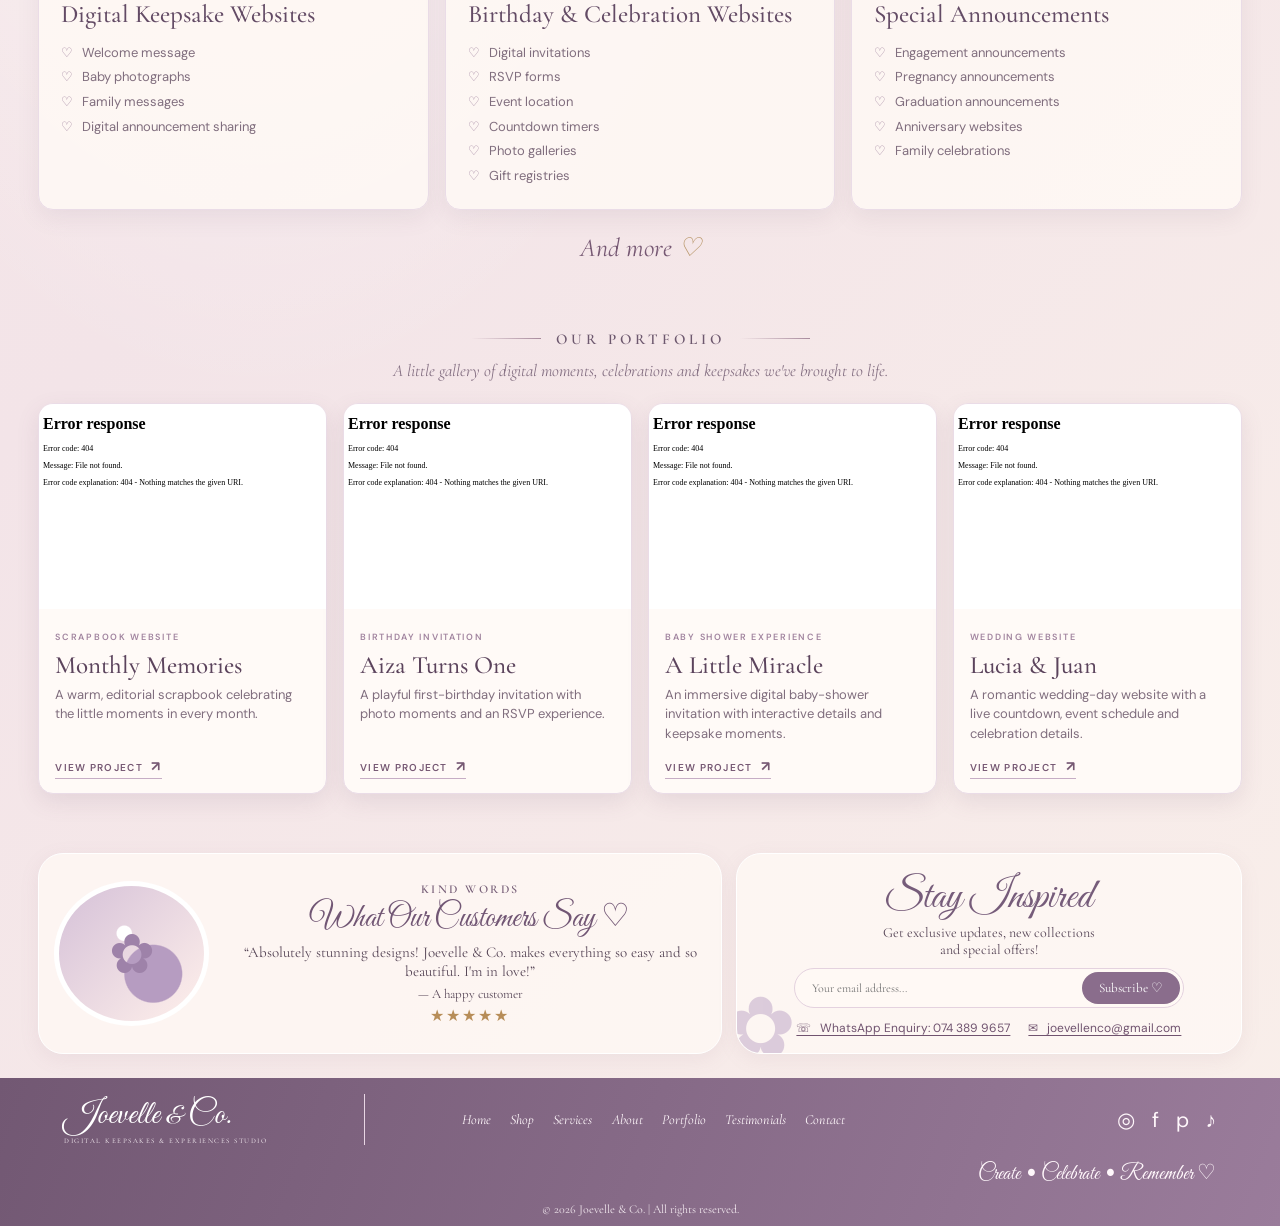
==== commit b9b72c8d: "Add files via upload" ====
--- a/index.html
+++ b/index.html
@@ -22,11 +22,11 @@
     <button class="menu-toggle" aria-label="Toggle navigation" aria-expanded="false">☰</button>
     <nav class="main-nav" aria-label="Main navigation">
       <a class="active" href="#home">Home</a>
-      <a href="#collections">Shop <span>⌄</span></a>
+      <a href="#shop" id="shop-link">Shop <span>⌄</span></a>
       <a href="#services">Services <span>⌄</span></a>
       <a href="#about">About</a>
       <a href="#portfolio">Portfolio</a>
-      <a href="#journal">Blog</a>
+      <a href="#testimonials">Testimonials</a>
       <a href="#contact">Contact</a>
     </nav>
     <div class="header-actions">
@@ -82,7 +82,7 @@
         <p class="eyebrow"><span></span> ABOUT JOEVELLE & CO. <span></span></p>
         <h2>More than just a brand...</h2>
         <p>Joevelle & Co. is a creative digital studio dedicated to helping you celebrate, organise and express life's beautiful moments — with style.</p>
-        <p>From personalised templates and invitations to elegant planners, printables and more — we bring your ideas to life.</p>
+        <p>From personalised templates and invitations to thoughtfully designed digital keepsakes, we bring your ideas to life.</p>
         <a class="button button-primary small" href="#services">Learn More <span>→</span></a>
       </div>
       <div class="about-list">
@@ -94,15 +94,28 @@
     <section class="collections section-wrap" id="collections">
       <div class="section-heading"><span></span><h2>FEATURED COLLECTIONS</h2><span></span></div>
       <div class="collection-grid">
-        <a class="collection-card card-invites" href="#contact"><div class="collection-art envelope-art"><div class="envelope"></div><span>♡</span></div><div class="collection-label">Invitations & Announcements <b>→</b></div></a>
-        <a class="collection-card" href="#contact"><div class="collection-art planner-art"><div class="planner"><strong>Plan<br>Dream<br>Achieve ♡</strong></div></div><div class="collection-label">Planners & Organisers <b>→</b></div></a>
-        <a class="collection-card" href="#contact"><div class="collection-art teddy-art"><div class="teddy">♧<small>♡</small></div></div><div class="collection-label">Educational Printables <b>→</b></div></a>
-        <a class="collection-card" href="#contact"><div class="collection-art scrapbook-art"><div class="snapshots"><i></i><i></i><i></i></div></div><div class="collection-label">Scrapbook Kits <b>→</b></div></a>
-        <a class="collection-card" href="#contact"><div class="collection-art butterfly-art">🦋</div><div class="collection-label">Digital Art & Illustrations <b>→</b></div></a>
+        <a class="collection-card card-invites" href="#contact"><div class="collection-art envelope-art"><div class="envelope"></div><span>♡</span></div><div class="collection-label">Invitations &amp; Announcements <b>→</b></div></a>
+        <a class="collection-card" href="#contact"><div class="collection-art planner-art"><div class="planner"><strong>With Love<br>♡</strong></div></div><div class="collection-label">Digital Letters <b>→</b></div></a>
+        <a class="collection-card" href="#contact"><div class="collection-art teddy-art"><div class="teddy">✉<small>♡</small></div></div><div class="collection-label">Digital Announcement <b>→</b></div></a>
+        <a class="collection-card" href="#contact"><div class="collection-art scrapbook-art"><div class="snapshots"><i></i><i></i><i></i></div></div><div class="collection-label">Digital Invitation <b>→</b></div></a>
+        <a class="collection-card" href="#contact"><div class="collection-art butterfly-art">♡</div><div class="collection-label">Digital Scrapbook <b>→</b></div></a>
         <a class="collection-card" href="#contact"><div class="collection-art gift-art"><div class="gift"><i></i><b></b></div></div><div class="collection-label">Custom Creations <b>→</b></div></a>
       </div>
     </section>
 
+
+
+
+    <section class="services-section section-wrap" id="services">
+      <div class="section-heading"><span></span><h2>OUR SERVICES</h2><span></span></div>
+      <p class="services-intro">Thoughtful digital creations for life's little moments and biggest milestones. Every detail is designed to feel personal, beautiful and memorable.</p>
+      <div class="services-grid">
+        <article class="service-card"><span class="service-symbol">♡</span><h3>Digital Keepsake Websites</h3><ul><li>Welcome message</li><li>Baby photographs</li><li>Family messages</li><li>Digital announcement sharing</li></ul></article>
+        <article class="service-card"><span class="service-symbol">✧</span><h3>Birthday &amp; Celebration Websites</h3><ul><li>Digital invitations</li><li>RSVP forms</li><li>Event location</li><li>Countdown timers</li><li>Photo galleries</li><li>Gift registries</li></ul></article>
+        <article class="service-card"><span class="service-symbol">❀</span><h3>Special Announcements</h3><ul><li>Engagement announcements</li><li>Pregnancy announcements</li><li>Graduation announcements</li><li>Anniversary websites</li><li>Family celebrations</li></ul></article>
+      </div>
+      <p class="services-more">And more <span>♡</span></p>
+    </section>
 
     <section class="portfolio-section section-wrap" id="portfolio">
       <div class="section-heading"><span></span><h2>OUR PORTFOLIO</h2><span></span></div>
@@ -136,7 +149,7 @@
     </section>
 
     <section class="lower-grid section-wrap">
-      <article class="testimonial panel" id="journal">
+      <article class="testimonial panel" id="testimonials">
         <div class="testimonial-photo"><span>✿</span></div>
         <div class="testimonial-copy"><p class="eyebrow">KIND WORDS</p><h2 class="script">What Our Customers Say ♡</h2><blockquote>“Absolutely stunning designs! Joevelle & Co. makes everything so easy and so beautiful. I'm in love!”</blockquote><p class="customer">— A happy customer</p><div class="stars">★★★★★</div></div>
       </article>
@@ -145,19 +158,26 @@
         <h2 class="script">Stay Inspired</h2><p>Get exclusive updates, new collections<br>and special offers!</p>
         <form id="newsletter-form"><label class="sr-only" for="email">Your email address</label><input id="email" type="email" placeholder="Your email address..." required><button type="submit">Subscribe ♡</button></form>
         <small class="form-message" aria-live="polite"></small>
+        <div class="contact-details">
+          <a class="contact-link whatsapp-link" href="https://wa.me/27743899657" target="_blank" rel="noopener">☏ &nbsp; WhatsApp Enquiry: 074 389 9657</a>
+          <a class="contact-link" href="mailto:joevellenco@gmail.com">✉ &nbsp; joevellenco@gmail.com</a>
+        </div>
       </article>
     </section>
   </main>
 
   <footer class="site-footer">
     <a class="footer-brand" href="#home"><span class="brand-name">Joevelle <i>&</i> Co.</span><small>DIGITAL KEEPSAKES & EXPERIENCES STUDIO</small></a>
-    <nav aria-label="Footer navigation"><a href="#home">Home</a><a href="#collections">Shop</a><a href="#services">Services</a><a href="#about">About</a><a href="#portfolio">Portfolio</a><a href="#journal">Blog</a><a href="#contact">Contact</a></nav>
+    <nav aria-label="Footer navigation"><a href="#home">Home</a><a href="#shop" id="footer-shop-link">Shop</a><a href="#services">Services</a><a href="#about">About</a><a href="#portfolio">Portfolio</a><a href="#testimonials">Testimonials</a><a href="#contact">Contact</a></nav>
     <div class="socials"><a href="#contact" aria-label="Instagram">◎</a><a href="#contact" aria-label="Facebook">f</a><a href="#contact" aria-label="Pinterest">p</a><a href="#contact" aria-label="TikTok">♪</a></div>
     <p class="footer-script script">Create • Celebrate • Remember ♡</p>
     <small class="copyright">© <span id="year"></span> Joevelle & Co. | All rights reserved.</small>
   </footer>
 
-  <dialog id="search-dialog"><form method="dialog"><button class="dialog-close" aria-label="Close">×</button><label for="search-field">What are you looking for?</label><input id="search-field" type="search" placeholder="Search invitations, planners, keepsakes..."><p class="search-hint">Explore our collections or get in touch for a custom creation.</p><a class="button button-primary small" href="#collections" id="search-collections">Explore collections →</a></form></dialog>
+  <dialog id="shop-dialog" class="coming-dialog">
+  <form method="dialog"><button class="dialog-close" aria-label="Close">×</button><div class="coming-flower">✧</div><h2 class="script">Coming Soon</h2><p>Our shop is being prepared with love. Please check back soon!</p><button class="button button-primary small" value="close">Lovely, thank you ♡</button></form>
+</dialog>
+<dialog id="search-dialog"><form method="dialog"><button class="dialog-close" aria-label="Close">×</button><label for="search-field">What are you looking for?</label><input id="search-field" type="search" placeholder="Search invitations, planners, keepsakes..."><p class="search-hint">Explore our collections or get in touch for a custom creation.</p><a class="button button-primary small" href="#collections" id="search-collections">Explore collections →</a></form></dialog>
   <script src="script.js"></script>
 </body>
 </html>
--- a/styles.css
+++ b/styles.css
@@ -19,3 +19,24 @@
 .portfolio-info>a b{font-size:14px;margin-left:5px}
 @media(max-width:1000px){.portfolio-grid{grid-template-columns:repeat(2,minmax(0,1fr))}}
 @media(max-width:520px){.portfolio-grid{grid-template-columns:1fr}.portfolio-preview{height:230px}.portfolio-preview iframe{height:460px}.portfolio-info p{min-height:0}}
+
+/* Services and contact additions */
+.services-section{padding-top:12px;padding-bottom:35px}
+.services-intro{max-width:700px;margin:0 auto 24px;text-align:center;color:#806e7e;font:italic 17px/1.5 "Cormorant Garamond",serif}
+.services-grid{display:grid;grid-template-columns:repeat(3,minmax(0,1fr));gap:16px}
+.service-card{background:#fff9f5d9;border:1px solid #eadce7;border-radius:15px;padding:22px 22px 20px;box-shadow:0 8px 22px #745b7618}
+.service-symbol{font:32px "Cormorant Garamond";color:#a78bac}
+.service-card h3{font:500 25px "Cormorant Garamond",serif;color:#634b65;margin:6px 0 12px}
+.service-card ul{list-style:none;margin:0;padding:0;color:#806e7e;font:13px/1.9 "DM Sans",sans-serif}
+.service-card li:before{content:"♡";color:#a1849f;margin-right:9px}
+.services-more{text-align:center;font:italic 26px "Cormorant Garamond",serif;color:#765873;margin:22px 0 0}
+.services-more span{color:#b89568}
+.contact-details{display:flex;flex-wrap:wrap;justify-content:center;gap:9px 18px;margin-top:12px;position:relative;z-index:1}
+.contact-link{font:12px "DM Sans",sans-serif;color:#70536f;text-decoration:underline;text-underline-offset:3px}
+.contact-link:hover{color:#4f3b52}
+.coming-dialog{text-align:center;max-width:390px}
+.coming-dialog form{align-items:center}
+.coming-dialog h2{font-size:48px;color:#765873;margin:0}
+.coming-dialog p{font:15px/1.5 "Cormorant Garamond",serif;color:#806e7e;margin:0 0 8px}
+.coming-flower{font-size:30px;color:#b89568}
+@media(max-width:760px){.services-grid{grid-template-columns:1fr}.service-card{padding:18px}.services-intro{font-size:16px}.contact-details{flex-direction:column;align-items:center}}
